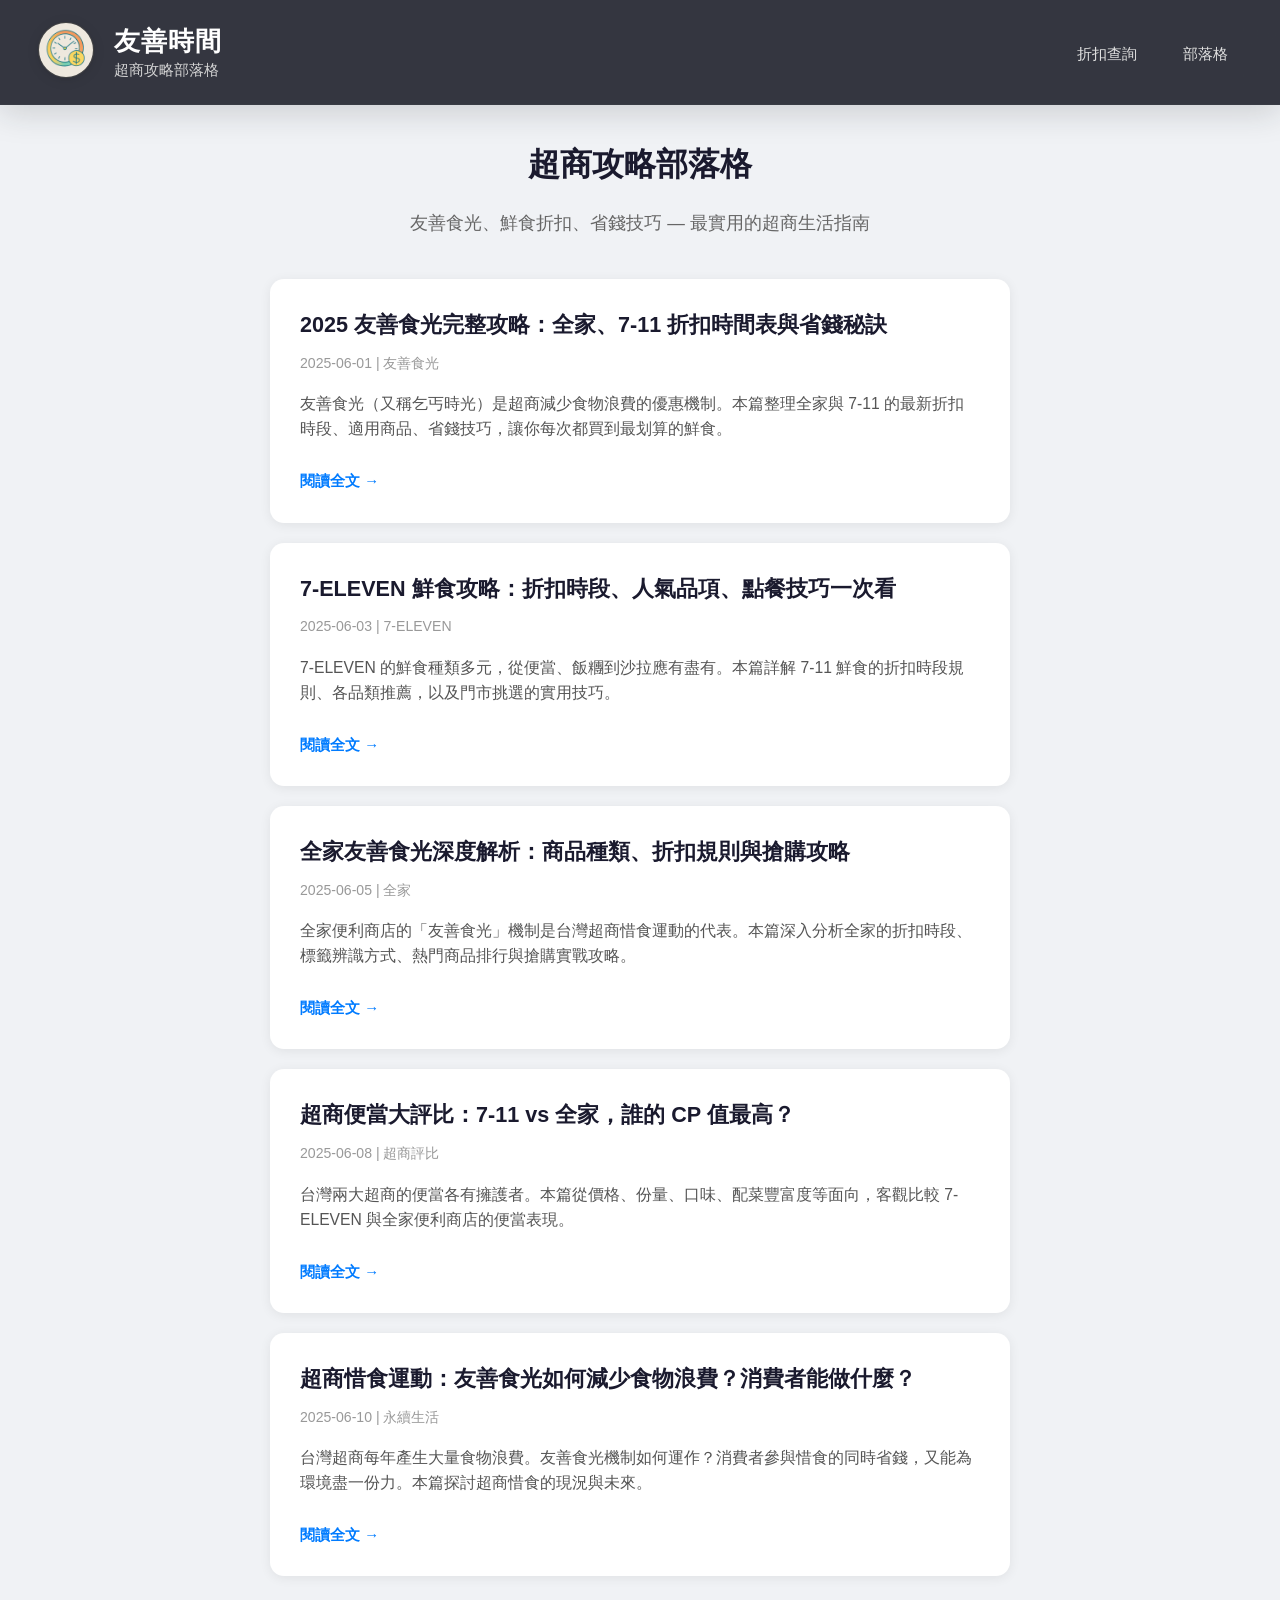
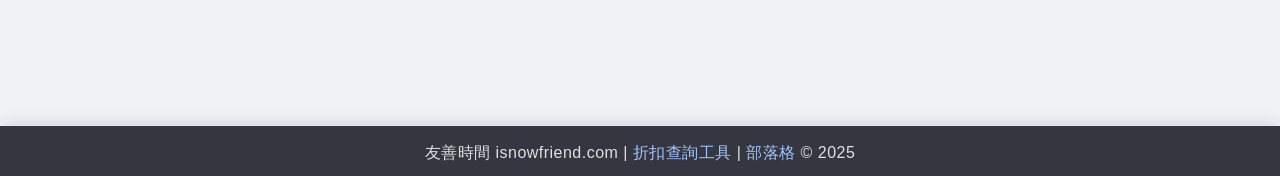
==== blog/index.html @ 239ad997 "feat: add blog section with 5 convenience store articles for AdSense content value" ====
<!DOCTYPE html>
<html lang="zh-Hant">
<head>
  <meta charset="UTF-8" />
  <meta name="viewport" content="width=device-width, initial-scale=1.0" />
  <title>超商攻略部落格 — 友善時間 isnowfriend</title>
  <meta name="description" content="超商鮮食折扣、友善食光省錢攻略、7-11 與全家優惠情報。最實用的超商生活指南。" />
  <link rel="canonical" href="https://isnowfriend.com/blog/" />

  <!-- Open Graph -->
  <meta property="og:type" content="website" />
  <meta property="og:url" content="https://isnowfriend.com/blog/" />
  <meta property="og:title" content="超商攻略部落格 — 友善時間" />
  <meta property="og:description" content="超商鮮食折扣、友善食光省錢攻略、7-11 與全家優惠情報。" />
  <meta property="og:image" content="https://isnowfriend.com/myicon.png" />
  <meta property="og:locale" content="zh_TW" />
  <meta property="og:site_name" content="友善時間" />

  <!-- Twitter Card -->
  <meta name="twitter:card" content="summary" />
  <meta name="twitter:title" content="超商攻略部落格 — 友善時間" />
  <meta name="twitter:description" content="超商鮮食折扣、友善食光省錢攻略。" />
  <meta name="twitter:image" content="https://isnowfriend.com/myicon.png" />

  <link rel="icon" type="image/png" href="/myicon.png" />
  <link rel="apple-touch-icon" href="/myicon.png" />
  <link rel="stylesheet" href="blog.css" />

  <!-- Google AdSense -->
  <script async src="https://pagead2.googlesyndication.com/pagead/js/adsbygoogle.js?client=ca-pub-4526447705456258" crossorigin="anonymous"></script>

  <!-- JSON-LD: Blog -->
  <script type="application/ld+json">
  {
    "@context": "https://schema.org",
    "@type": "Blog",
    "name": "友善時間超商攻略",
    "url": "https://isnowfriend.com/blog/",
    "description": "超商鮮食折扣、友善食光省錢攻略",
    "publisher": {
      "@type": "Organization",
      "name": "友善時間",
      "url": "https://isnowfriend.com/",
      "logo": {
        "@type": "ImageObject",
        "url": "https://isnowfriend.com/myicon.png"
      }
    },
    "inLanguage": "zh-TW"
  }
  </script>
</head>
<body>
  <header class="frosted-header">
    <a href="/">
      <img src="/myicon.png" alt="友善時間" class="header-logo" />
    </a>
    <div class="header-texts">
      <div class="header-title">友善時間</div>
      <div class="header-subtitle">超商攻略部落格</div>
    </div>
    <nav class="header-nav">
      <a href="/">折扣查詢</a>
      <a href="/blog/">部落格</a>
    </nav>
  </header>

  <main class="blog-container">
    <div class="blog-hero">
      <h1>超商攻略部落格</h1>
      <p>友善食光、鮮食折扣、省錢技巧 — 最實用的超商生活指南</p>
    </div>

    <article class="article-card">
      <h2><a href="friendly-time-complete-guide.html">2025 友善食光完整攻略：全家、7-11 折扣時間表與省錢秘訣</a></h2>
      <div class="meta">2025-06-01 | 友善食光</div>
      <p class="excerpt">友善食光（又稱乞丐時光）是超商減少食物浪費的優惠機制。本篇整理全家與 7-11 的最新折扣時段、適用商品、省錢技巧，讓你每次都買到最划算的鮮食。</p>
      <a href="friendly-time-complete-guide.html" class="read-more">閱讀全文 →</a>
    </article>

    <article class="article-card">
      <h2><a href="7-eleven-fresh-food-guide.html">7-ELEVEN 鮮食攻略：折扣時段、人氣品項、點餐技巧一次看</a></h2>
      <div class="meta">2025-06-03 | 7-ELEVEN</div>
      <p class="excerpt">7-ELEVEN 的鮮食種類多元，從便當、飯糰到沙拉應有盡有。本篇詳解 7-11 鮮食的折扣時段規則、各品類推薦，以及門市挑選的實用技巧。</p>
      <a href="7-eleven-fresh-food-guide.html" class="read-more">閱讀全文 →</a>
    </article>

    <article class="article-card">
      <h2><a href="familymart-friendly-food-guide.html">全家友善食光深度解析：商品種類、折扣規則與搶購攻略</a></h2>
      <div class="meta">2025-06-05 | 全家</div>
      <p class="excerpt">全家便利商店的「友善食光」機制是台灣超商惜食運動的代表。本篇深入分析全家的折扣時段、標籤辨識方式、熱門商品排行與搶購實戰攻略。</p>
      <a href="familymart-friendly-food-guide.html" class="read-more">閱讀全文 →</a>
    </article>

    <article class="article-card">
      <h2><a href="convenience-store-bento-comparison.html">超商便當大評比：7-11 vs 全家，誰的 CP 值最高？</a></h2>
      <div class="meta">2025-06-08 | 超商評比</div>
      <p class="excerpt">台灣兩大超商的便當各有擁護者。本篇從價格、份量、口味、配菜豐富度等面向，客觀比較 7-ELEVEN 與全家便利商店的便當表現。</p>
      <a href="convenience-store-bento-comparison.html" class="read-more">閱讀全文 →</a>
    </article>

    <article class="article-card">
      <h2><a href="reduce-food-waste-guide.html">超商惜食運動：友善食光如何減少食物浪費？消費者能做什麼？</a></h2>
      <div class="meta">2025-06-10 | 永續生活</div>
      <p class="excerpt">台灣超商每年產生大量食物浪費。友善食光機制如何運作？消費者參與惜食的同時省錢，又能為環境盡一份力。本篇探討超商惜食的現況與未來。</p>
      <a href="reduce-food-waste-guide.html" class="read-more">閱讀全文 →</a>
    </article>
  </main>

  <footer class="frosted-footer">
    <span>友善時間 isnowfriend.com | <a href="/">折扣查詢工具</a> | <a href="/blog/">部落格</a> &copy; 2025</span>
  </footer>
</body>
</html>
---- blog/blog.css ----
/* Blog 共用樣式 — 與主站一致的毛玻璃風格 */
*,
*::before,
*::after {
  box-sizing: border-box;
}

body {
  font-family: "Inter", "Segoe UI", Tahoma, Geneva, Verdana, sans-serif;
  margin: 0;
  padding: 0;
  background-color: #f0f2f5;
  color: #333;
  line-height: 1.7;
}

a {
  color: #007bff;
  text-decoration: none;
}
a:hover {
  text-decoration: underline;
}

/* Header */
.frosted-header {
  margin: 0 0 32px 0;
  min-height: 72px;
  padding: 22px 38px 18px 38px;
  background: rgba(36, 38, 48, 0.92);
  box-shadow: 0 6px 32px rgba(30, 32, 40, 0.18);
  backdrop-filter: blur(18px) saturate(1.7);
  -webkit-backdrop-filter: blur(18px) saturate(1.7);
  border-bottom: 1.5px solid rgba(80, 80, 90, 0.18);
  display: flex;
  align-items: center;
  width: 100%;
  user-select: none;
}
.frosted-header .header-logo {
  width: 56px;
  height: 56px;
  min-width: 56px;
  border-radius: 50%;
  box-shadow: 0 2px 12px rgba(0, 0, 0, 0.13);
  object-fit: cover;
  margin-right: 20px;
  background: #23242a;
  border: 1.5px solid #444;
}
.frosted-header .header-texts {
  display: flex;
  flex-direction: column;
}
.frosted-header .header-title {
  font-size: 1.6em;
  font-weight: 700;
  color: #fff;
  letter-spacing: 0.04em;
  line-height: 1.2;
}
.frosted-header .header-subtitle {
  font-size: 0.95em;
  color: #e0e0e0;
  font-weight: 400;
  opacity: 0.92;
}
.header-nav {
  margin-left: auto;
  display: flex;
  gap: 18px;
  align-items: center;
}
.header-nav a {
  color: #e0e0e0;
  font-size: 0.95em;
  font-weight: 500;
  padding: 6px 14px;
  border-radius: 8px;
  transition: background 0.2s, color 0.2s;
}
.header-nav a:hover {
  background: rgba(255, 255, 255, 0.12);
  color: #fff;
  text-decoration: none;
}

/* Footer */
.frosted-footer {
  margin: 50px auto 0;
  min-height: 28px;
  padding: 12px 0 10px 0;
  background: rgba(36, 38, 48, 0.92);
  box-shadow: 0 -2px 18px rgba(30, 32, 40, 0.13);
  backdrop-filter: blur(14px) saturate(1.5);
  -webkit-backdrop-filter: blur(14px) saturate(1.5);
  border-top: 1.5px solid rgba(80, 80, 90, 0.18);
  display: flex;
  align-items: center;
  justify-content: center;
  font-size: 1em;
  color: #e0e0e0;
  letter-spacing: 0.03em;
  width: 100%;
}
.frosted-footer a {
  color: #a0c4ff;
}

/* Blog 列表頁 */
.blog-container {
  max-width: 780px;
  margin: 0 auto;
  padding: 0 20px 80px;
}
.blog-hero {
  text-align: center;
  margin-bottom: 40px;
}
.blog-hero h1 {
  font-size: 2em;
  margin-bottom: 8px;
  color: #1a1a2e;
}
.blog-hero p {
  font-size: 1.1em;
  color: #666;
}

/* 文章卡片 */
.article-card {
  background: #fff;
  border-radius: 14px;
  padding: 28px 30px;
  margin-bottom: 20px;
  box-shadow: 0 2px 12px rgba(0, 0, 0, 0.07);
  transition: transform 0.2s, box-shadow 0.2s;
}
.article-card:hover {
  transform: translateY(-2px);
  box-shadow: 0 6px 20px rgba(0, 0, 0, 0.12);
}
.article-card h2 {
  margin: 0 0 8px;
  font-size: 1.35em;
}
.article-card h2 a {
  color: #1a1a2e;
}
.article-card h2 a:hover {
  color: #007bff;
}
.article-card .meta {
  font-size: 0.88em;
  color: #999;
  margin-bottom: 10px;
}
.article-card .excerpt {
  color: #555;
  font-size: 0.98em;
  line-height: 1.6;
}
.article-card .read-more {
  display: inline-block;
  margin-top: 12px;
  font-weight: 600;
  font-size: 0.93em;
}

/* 文章頁 */
.article-container {
  max-width: 720px;
  margin: 0 auto;
  padding: 0 20px 80px;
}
.article-container h1 {
  font-size: 1.9em;
  line-height: 1.35;
  margin-bottom: 10px;
  color: #1a1a2e;
}
.article-meta {
  font-size: 0.9em;
  color: #999;
  margin-bottom: 28px;
  padding-bottom: 18px;
  border-bottom: 1px solid #eee;
}
.article-body h2 {
  font-size: 1.4em;
  margin-top: 32px;
  margin-bottom: 12px;
  color: #1a1a2e;
  border-left: 4px solid #007bff;
  padding-left: 12px;
}
.article-body h3 {
  font-size: 1.15em;
  margin-top: 24px;
  margin-bottom: 8px;
  color: #333;
}
.article-body p {
  margin-bottom: 16px;
  font-size: 1.02em;
}
.article-body ul,
.article-body ol {
  padding-left: 24px;
  margin-bottom: 16px;
}
.article-body li {
  margin-bottom: 6px;
}
.article-body table {
  width: 100%;
  border-collapse: collapse;
  margin: 20px 0;
  font-size: 0.95em;
}
.article-body th,
.article-body td {
  border: 1px solid #ddd;
  padding: 10px 14px;
  text-align: left;
}
.article-body th {
  background: #f8f9fa;
  font-weight: 600;
}
.article-body tr:nth-child(even) {
  background: #fafbfc;
}
.article-body .highlight-box {
  background: #e8f4fd;
  border-left: 4px solid #007bff;
  padding: 16px 20px;
  border-radius: 0 8px 8px 0;
  margin: 20px 0;
}
.article-body .tip-box {
  background: #e8fde8;
  border-left: 4px solid #28a745;
  padding: 16px 20px;
  border-radius: 0 8px 8px 0;
  margin: 20px 0;
}

/* Breadcrumb */
.breadcrumb {
  font-size: 0.9em;
  color: #999;
  margin-bottom: 20px;
}
.breadcrumb a {
  color: #007bff;
}

/* Back to blog link */
.back-link {
  display: inline-block;
  margin-top: 30px;
  padding: 10px 22px;
  background: #007bff;
  color: #fff;
  border-radius: 8px;
  font-weight: 600;
  transition: background 0.2s;
}
.back-link:hover {
  background: #0056b3;
  text-decoration: none;
  color: #fff;
}

/* RWD */
@media (max-width: 600px) {
  .frosted-header {
    padding: 14px 16px 12px;
  }
  .frosted-header .header-logo {
    width: 40px;
    height: 40px;
    min-width: 40px;
    margin-right: 12px;
  }
  .frosted-header .header-title {
    font-size: 1.15em;
  }
  .frosted-header .header-subtitle {
    display: none;
  }
  .header-nav {
    gap: 8px;
  }
  .header-nav a {
    font-size: 0.85em;
    padding: 5px 10px;
  }
  .frosted-footer {
    font-size: 0.88em;
    padding: 8px 12px 5px;
  }
  .blog-hero h1 {
    font-size: 1.5em;
  }
  .article-card {
    padding: 20px;
  }
  .article-container h1 {
    font-size: 1.5em;
  }
  .article-body h2 {
    font-size: 1.2em;
  }
}
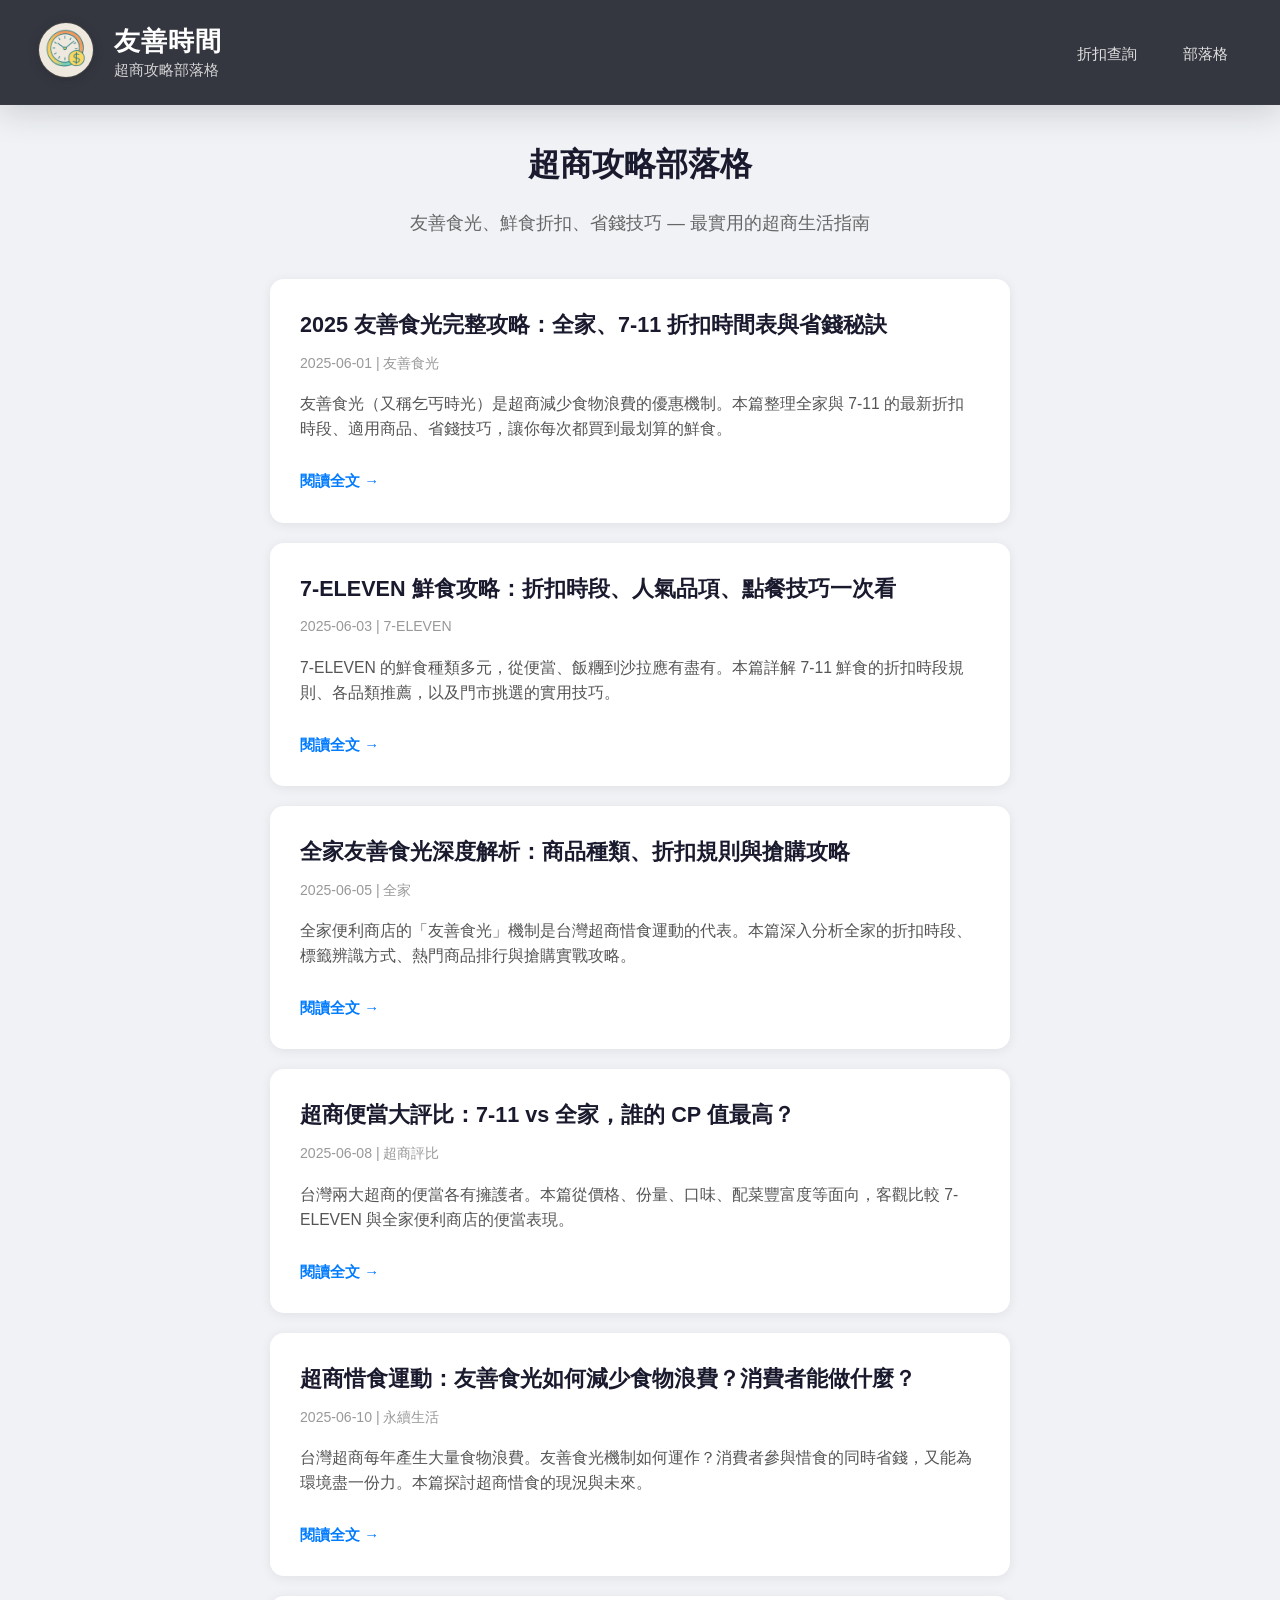
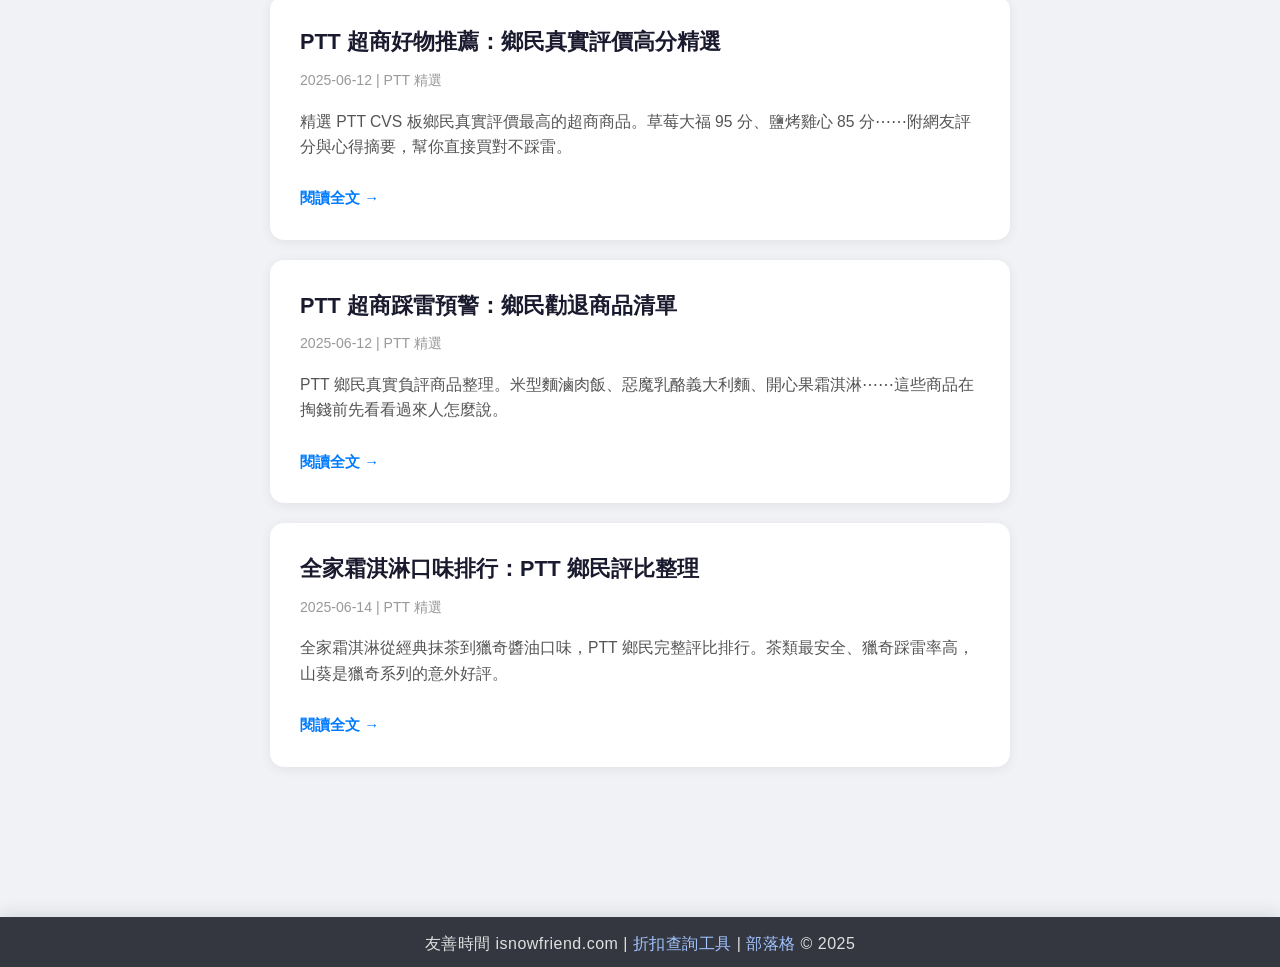
==== commit 8dd7bca4: "feat: add 3 PTT CVS curated articles — best products, worst products, ice cream ranking" ====
--- a/blog/index.html
+++ b/blog/index.html
@@ -105,6 +105,27 @@
       <p class="excerpt">台灣超商每年產生大量食物浪費。友善食光機制如何運作？消費者參與惜食的同時省錢，又能為環境盡一份力。本篇探討超商惜食的現況與未來。</p>
       <a href="reduce-food-waste-guide.html" class="read-more">閱讀全文 →</a>
     </article>
+
+    <article class="article-card">
+      <h2><a href="ptt-cvs-best-products.html">PTT 超商好物推薦：鄉民真實評價高分精選</a></h2>
+      <div class="meta">2025-06-12 | PTT 精選</div>
+      <p class="excerpt">精選 PTT CVS 板鄉民真實評價最高的超商商品。草莓大福 95 分、鹽烤雞心 85 分⋯⋯附網友評分與心得摘要，幫你直接買對不踩雷。</p>
+      <a href="ptt-cvs-best-products.html" class="read-more">閱讀全文 →</a>
+    </article>
+
+    <article class="article-card">
+      <h2><a href="ptt-cvs-worst-products.html">PTT 超商踩雷預警：鄉民勸退商品清單</a></h2>
+      <div class="meta">2025-06-12 | PTT 精選</div>
+      <p class="excerpt">PTT 鄉民真實負評商品整理。米型麵滷肉飯、惡魔乳酪義大利麵、開心果霜淇淋⋯⋯這些商品在掏錢前先看看過來人怎麼說。</p>
+      <a href="ptt-cvs-worst-products.html" class="read-more">閱讀全文 →</a>
+    </article>
+
+    <article class="article-card">
+      <h2><a href="ptt-familymart-ice-cream-ranking.html">全家霜淇淋口味排行：PTT 鄉民評比整理</a></h2>
+      <div class="meta">2025-06-14 | PTT 精選</div>
+      <p class="excerpt">全家霜淇淋從經典抹茶到獵奇醬油口味，PTT 鄉民完整評比排行。茶類最安全、獵奇踩雷率高，山葵是獵奇系列的意外好評。</p>
+      <a href="ptt-familymart-ice-cream-ranking.html" class="read-more">閱讀全文 →</a>
+    </article>
   </main>
 
   <footer class="frosted-footer">
